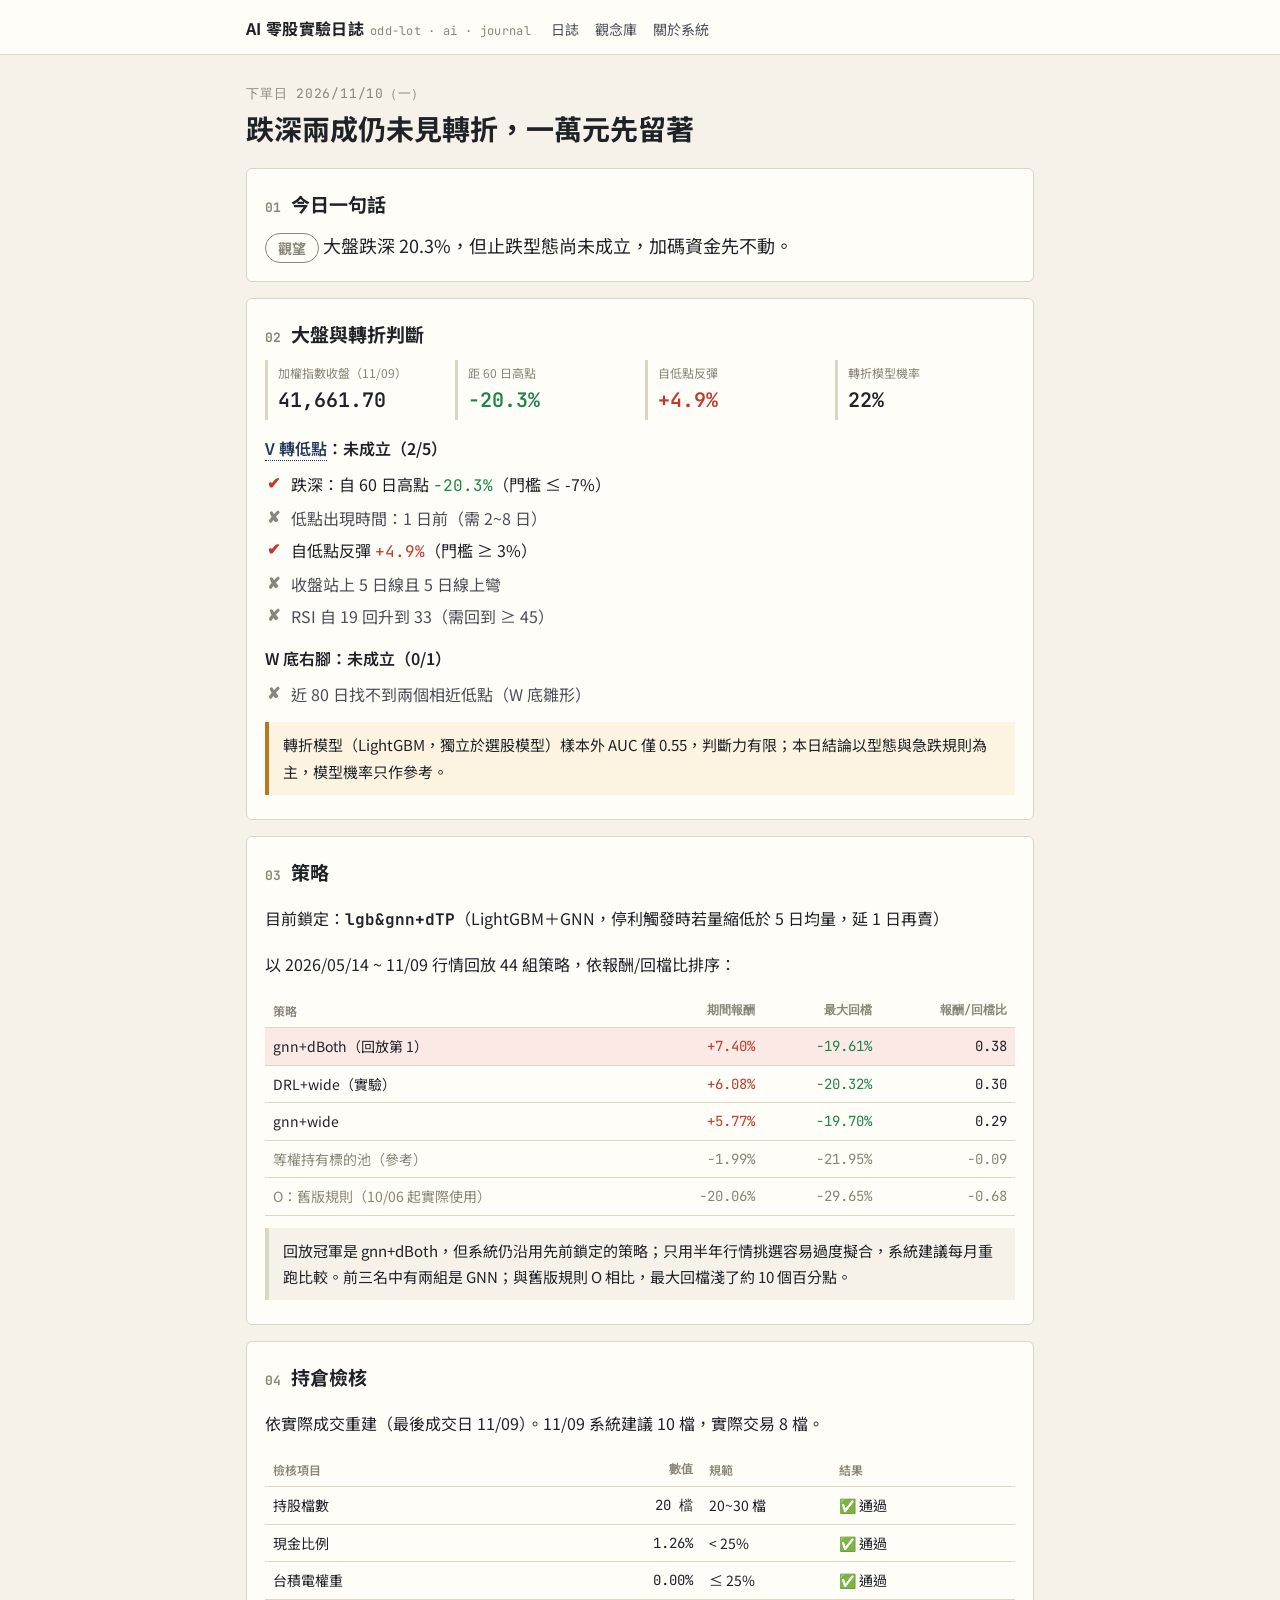
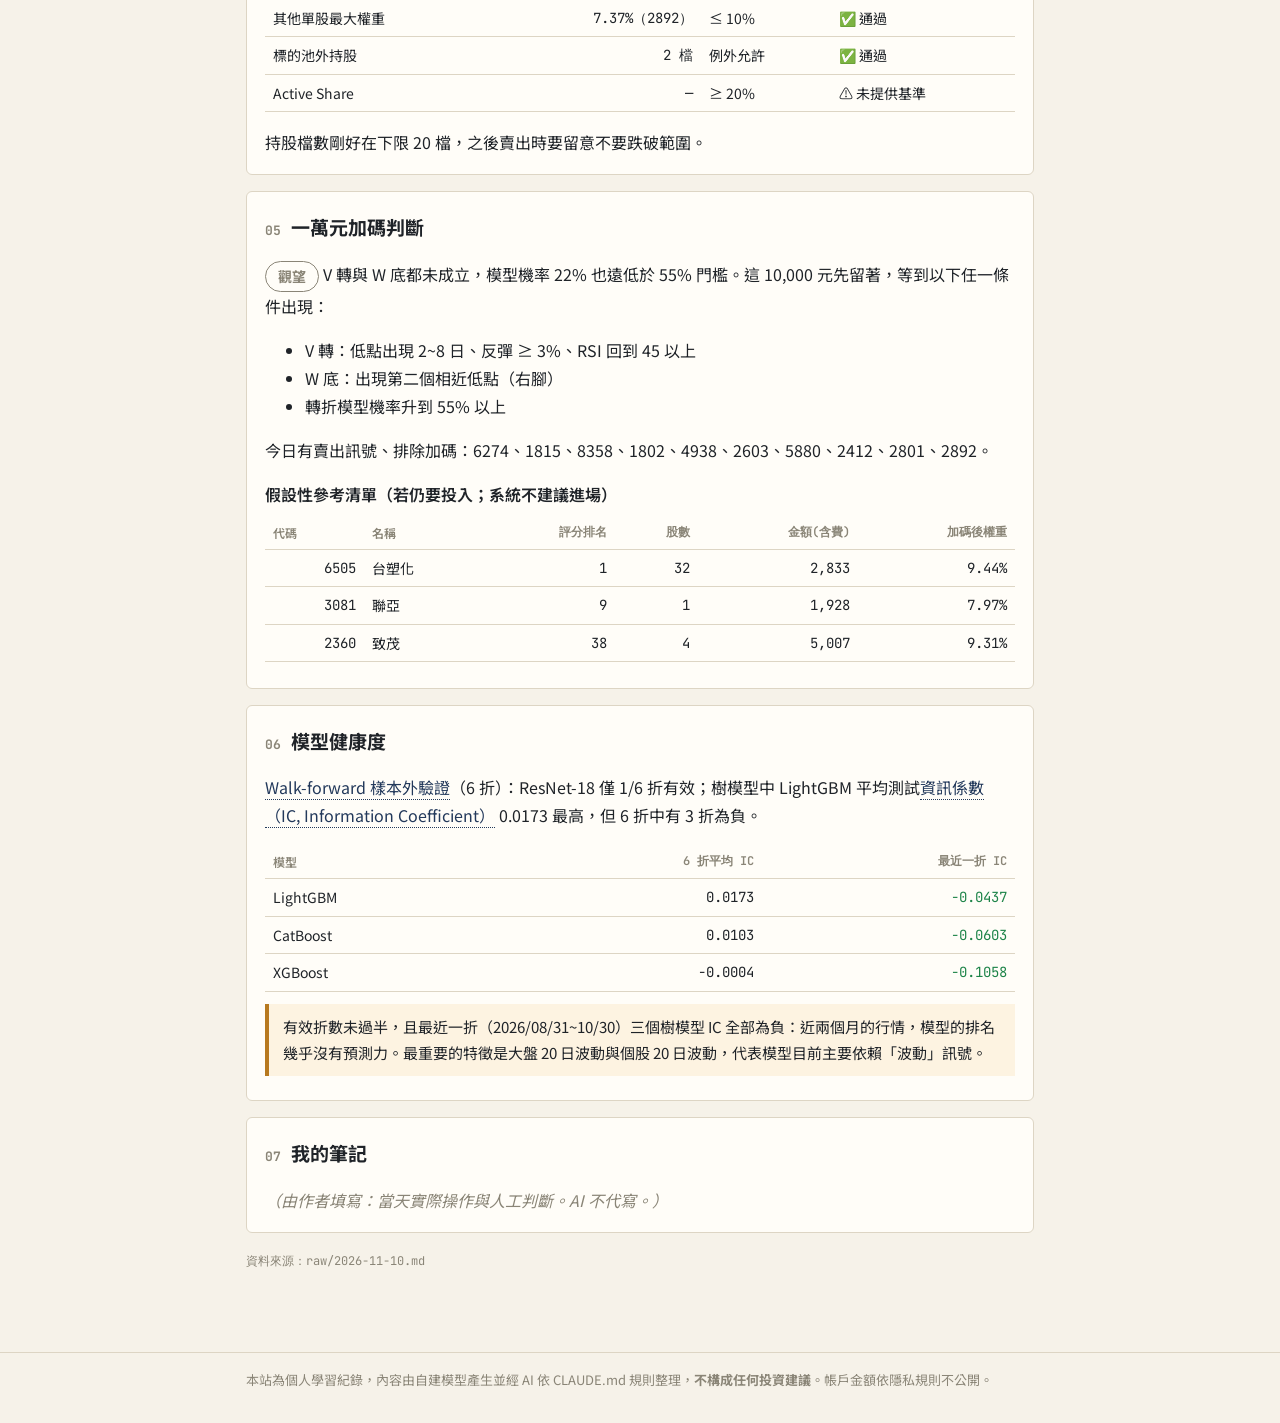
==== days/2026-11-10.html @ 1cb00c17 "初始版：CLAUDE.md 規則、模板、11/10 日誌與三篇觀念頁" ====
<!doctype html>
<html lang="zh-Hant-TW">
<head>
  <meta charset="utf-8">
  <meta name="viewport" content="width=device-width, initial-scale=1">
  <title>2026-11-10 · AI 零股實驗日誌</title>
  <link rel="preconnect" href="https://fonts.googleapis.com">
  <link href="https://fonts.googleapis.com/css2?family=JetBrains+Mono:wght@400;600&family=Noto+Sans+TC:wght@400;600;700&display=swap" rel="stylesheet">
  <link rel="stylesheet" href="../assets/style.css">
</head>
<body data-root=".." data-page="day" data-date="2026-11-10">
<main>
  <p class="page-kicker" data-fill="date">下單日</p>
  <h1>跌深兩成仍未見轉折，一萬元先留著</h1>

  <section id="summary">
    <h2><span class="sec-no">01</span>今日一句話</h2>
    <p class="summary-line"><span class="verdict verdict--hold">觀望</span> 大盤跌深 20.3%，但止跌型態尚未成立，加碼資金先不動。</p>
  </section>

  <section id="market">
    <h2><span class="sec-no">02</span>大盤與轉折判斷</h2>
    <div class="kpi-grid">
      <div class="kpi"><span class="kpi__label">加權指數收盤（11/09）</span><span class="kpi__value num">41,661.70</span></div>
      <div class="kpi"><span class="kpi__label">距 60 日高點</span><span class="kpi__value num down">-20.3%</span></div>
      <div class="kpi"><span class="kpi__label">自低點反彈</span><span class="kpi__value num up">+4.9%</span></div>
      <div class="kpi"><span class="kpi__label">轉折模型機率</span><span class="kpi__value num">22%</span></div>
    </div>
    <p class="check-title"><a class="term" href="../concepts/v-reversal-w-bottom.html">V 轉低點</a>：未成立（2/5）</p>
    <ul class="checklist">
      <li class="ok">跌深：自 60 日高點 <span class="num down">-20.3%</span>（門檻 ≤ -7%）</li>
      <li class="no">低點出現時間：1 日前（需 2~8 日）</li>
      <li class="ok">自低點反彈 <span class="num up">+4.9%</span>（門檻 ≥ 3%）</li>
      <li class="no">收盤站上 5 日線且 5 日線上彎</li>
      <li class="no">RSI 自 19 回升到 33（需回到 ≥ 45）</li>
    </ul>
    <p class="check-title">W 底右腳：未成立（0/1）</p>
    <ul class="checklist">
      <li class="no">近 80 日找不到兩個相近低點（W 底雛形）</li>
    </ul>
    <div class="callout callout--warn">轉折模型（LightGBM，獨立於選股模型）樣本外 AUC 僅 0.55，判斷力有限；本日結論以型態與急跌規則為主，模型機率只作參考。</div>
  </section>

  <section id="strategy">
    <h2><span class="sec-no">03</span>策略</h2>
    <p>目前鎖定：<strong class="num">lgb&amp;gnn+dTP</strong>（LightGBM＋GNN，停利觸發時若量縮低於 5 日均量，延 1 日再賣）</p>
    <p>以 2026/05/14 ~ 11/09 行情回放 44 組策略，依報酬/回檔比排序：</p>
    <div class="table-wrap"><table class="data-table">
      <thead><tr><th>策略</th><th class="num">期間報酬</th><th class="num">最大回檔</th><th class="num">報酬/回檔比</th></tr></thead>
      <tbody>
        <tr class="is-chosen"><td>gnn+dBoth（回放第 1）</td><td class="num up">+7.40%</td><td class="num down">-19.61%</td><td class="num">0.38</td></tr>
        <tr><td>DRL+wide（實驗）</td><td class="num up">+6.08%</td><td class="num down">-20.32%</td><td class="num">0.30</td></tr>
        <tr><td>gnn+wide</td><td class="num up">+5.77%</td><td class="num down">-19.70%</td><td class="num">0.29</td></tr>
        <tr class="is-ref"><td>等權持有標的池（參考）</td><td class="num">-1.99%</td><td class="num">-21.95%</td><td class="num">-0.09</td></tr>
        <tr class="is-ref"><td>O：舊版規則（10/06 起實際使用）</td><td class="num">-20.06%</td><td class="num">-29.65%</td><td class="num">-0.68</td></tr>
      </tbody>
    </table></div>
    <div class="callout">回放冠軍是 gnn+dBoth，但系統仍沿用先前鎖定的策略；只用半年行情挑選容易過度擬合，系統建議每月重跑比較。前三名中有兩組是 GNN；與舊版規則 O 相比，最大回檔淺了約 10 個百分點。</div>
  </section>

  <section id="portfolio">
    <h2><span class="sec-no">04</span>持倉檢核</h2>
    <p>依實際成交重建（最後成交日 11/09）。11/09 系統建議 10 檔，實際交易 8 檔。</p>
    <div class="table-wrap"><table class="data-table">
      <thead><tr><th>檢核項目</th><th class="num">數值</th><th>規範</th><th>結果</th></tr></thead>
      <tbody>
        <tr><td>持股檔數</td><td class="num">20 檔</td><td>20~30 檔</td><td>✅ 通過</td></tr>
        <tr><td>現金比例</td><td class="num">1.26%</td><td>&lt; 25%</td><td>✅ 通過</td></tr>
        <tr><td>台積電權重</td><td class="num">0.00%</td><td>≤ 25%</td><td>✅ 通過</td></tr>
        <tr><td>其他單股最大權重</td><td class="num">7.37%（2892）</td><td>≤ 10%</td><td>✅ 通過</td></tr>
        <tr><td>標的池外持股</td><td class="num">2 檔</td><td>例外允許</td><td>✅ 通過</td></tr>
        <tr><td>Active Share</td><td class="num">—</td><td>≥ 20%</td><td>⚠️ 未提供基準</td></tr>
      </tbody>
    </table></div>
    <p>持股檔數剛好在下限 20 檔，之後賣出時要留意不要跌破範圍。</p>
  </section>

  <section id="addon">
    <h2><span class="sec-no">05</span>一萬元加碼判斷</h2>
    <p><span class="verdict verdict--hold">觀望</span> V 轉與 W 底都未成立，模型機率 22% 也遠低於 55% 門檻。這 10,000 元先留著，等到以下任一條件出現：</p>
    <ul>
      <li>V 轉：低點出現 2~8 日、反彈 ≥ 3%、RSI 回到 45 以上</li>
      <li>W 底：出現第二個相近低點（右腳）</li>
      <li>轉折模型機率升到 55% 以上</li>
    </ul>
    <p>今日有賣出訊號、排除加碼：6274、1815、8358、1802、4938、2603、5880、2412、2801、2892。</p>
    <p class="check-title">假設性參考清單（若仍要投入；系統不建議進場）</p>
    <div class="table-wrap"><table class="data-table">
      <thead><tr><th>代碼</th><th>名稱</th><th class="num">評分排名</th><th class="num">股數</th><th class="num">金額(含費)</th><th class="num">加碼後權重</th></tr></thead>
      <tbody>
        <tr><td class="num">6505</td><td>台塑化</td><td class="num">1</td><td class="num">32</td><td class="num">2,833</td><td class="num">9.44%</td></tr>
        <tr><td class="num">3081</td><td>聯亞</td><td class="num">9</td><td class="num">1</td><td class="num">1,928</td><td class="num">7.97%</td></tr>
        <tr><td class="num">2360</td><td>致茂</td><td class="num">38</td><td class="num">4</td><td class="num">5,007</td><td class="num">9.31%</td></tr>
      </tbody>
    </table></div>
  </section>

  <section id="model">
    <h2><span class="sec-no">06</span>模型健康度</h2>
    <p><a class="term" href="../concepts/walk-forward.html">Walk-forward 樣本外驗證</a>（6 折）：ResNet-18 僅 1/6 折有效；樹模型中 LightGBM 平均測試<a class="term" href="../concepts/information-coefficient.html">資訊係數（IC, Information Coefficient）</a> 0.0173 最高，但 6 折中有 3 折為負。</p>
    <div class="table-wrap"><table class="data-table">
      <thead><tr><th>模型</th><th class="num">6 折平均 IC</th><th class="num">最近一折 IC</th></tr></thead>
      <tbody>
        <tr><td>LightGBM</td><td class="num">0.0173</td><td class="num down">-0.0437</td></tr>
        <tr><td>CatBoost</td><td class="num">0.0103</td><td class="num down">-0.0603</td></tr>
        <tr><td>XGBoost</td><td class="num">-0.0004</td><td class="num down">-0.1058</td></tr>
      </tbody>
    </table></div>
    <div class="callout callout--warn">有效折數未過半，且最近一折（2026/08/31~10/30）三個樹模型 IC 全部為負：近兩個月的行情，模型的排名幾乎沒有預測力。最重要的特徵是大盤 20 日波動與個股 20 日波動，代表模型目前主要依賴「波動」訊號。</div>
  </section>

  <section id="notes">
    <h2><span class="sec-no">07</span>我的筆記</h2>
    <p class="placeholder">（由作者填寫：當天實際操作與人工判斷。AI 不代寫。）</p>
  </section>

  <p class="source">資料來源：raw/2026-11-10.md</p>
</main>
<script src="../data/catalog.js"></script>
<script src="../assets/site.js"></script>
</body>
</html>
---- assets/style.css ----
/* AI 零股實驗日誌 — 全站唯一樣式表（新增 class 前請先在 CLAUDE.md 第 6 節登記） */
:root {
  --paper: #f6f2e9;
  --card: #fffdf8;
  --ink: #1f2328;
  --ink-soft: #4a4f57;
  --muted: #8a8577;
  --line: #ddd5c4;
  --accent: #23395b;
  --up: #c0392b;      /* 台股慣例：紅漲 */
  --down: #1e8449;    /* 綠跌 */
  --warn: #b7791f;
  --up-bg: #fbe9e6;
  --down-bg: #e5f3ea;
  --warn-bg: #fdf3e1;
  --sans: "Noto Sans TC", system-ui, sans-serif;
  --mono: "JetBrains Mono", ui-monospace, monospace;
}
@media (prefers-color-scheme: dark) {
  :root {
    --paper: #16181c; --card: #1e2126; --ink: #e9e6df; --ink-soft: #b8b4aa;
    --muted: #8d887c; --line: #33373e; --accent: #8fb1e3;
    --up: #ff6b5c; --down: #4cc47e; --warn: #e3a54a;
    --up-bg: #3a2220; --down-bg: #1c3226; --warn-bg: #3a2f1c;
  }
}
* { box-sizing: border-box; }
html { -webkit-text-size-adjust: 100%; }
body {
  margin: 0; background: var(--paper); color: var(--ink);
  font-family: var(--sans); line-height: 1.75; font-size: 16px;
}
a { color: var(--accent); }
.num { font-family: var(--mono); font-variant-numeric: tabular-nums; }
.up { color: var(--up); }
.down { color: var(--down); }

/* 頁首 / 頁尾（由 site.js 注入） */
.site-header { border-bottom: 1px solid var(--line); background: var(--card); }
.site-header__inner, .site-footer__inner, main {
  max-width: 820px; margin: 0 auto; padding: 0 16px;
}
.site-header__inner { display: flex; flex-wrap: wrap; align-items: baseline; gap: 4px 20px; padding-top: 14px; padding-bottom: 12px; }
.brand { font-weight: 700; color: var(--ink); text-decoration: none; letter-spacing: .02em; }
.brand small { font-family: var(--mono); color: var(--muted); font-weight: 400; margin-left: 6px; font-size: 12px; }
.site-nav { display: flex; gap: 16px; font-size: 14px; }
.site-nav a { color: var(--ink-soft); text-decoration: none; }
.site-nav a[aria-current="page"] { color: var(--ink); border-bottom: 2px solid var(--up); }
.site-footer { margin-top: 56px; border-top: 1px solid var(--line); color: var(--muted); font-size: 13px; }
.site-footer__inner { padding-top: 16px; padding-bottom: 32px; }

/* 主內容 */
main { padding-top: 28px; }
.page-kicker { font-family: var(--mono); font-size: 13px; color: var(--muted); letter-spacing: .06em; margin: 0; }
h1 { font-size: 28px; line-height: 1.35; margin: 4px 0 20px; }
h2 { font-size: 19px; margin: 0 0 10px; display: flex; align-items: baseline; gap: 10px; }
h2 .sec-no { font-family: var(--mono); font-size: 13px; color: var(--muted); }
section { background: var(--card); border: 1px solid var(--line); border-radius: 6px; padding: 18px 18px 14px; margin: 0 0 16px; }
section > p:last-child, section > ul:last-child { margin-bottom: 4px; }

/* 結論徽章 */
.verdict { display: inline-block; font-weight: 700; font-size: 14px; padding: 2px 12px; border-radius: 999px; border: 1.5px solid currentColor; vertical-align: middle; }
.verdict--hold { color: var(--muted); }
.verdict--add { color: var(--up); background: var(--up-bg); }
.verdict--trim { color: var(--down); background: var(--down-bg); }
.summary-line { font-size: 18px; margin: 4px 0; }

/* KPI */
.kpi-grid { display: grid; grid-template-columns: repeat(auto-fit, minmax(150px, 1fr)); gap: 10px; margin: 10px 0 14px; }
.kpi { border-left: 3px solid var(--line); padding: 2px 10px; }
.kpi__label { display: block; font-size: 12px; color: var(--muted); }
.kpi__value { font-size: 20px; font-weight: 600; }

/* 條件清單 */
.checklist { list-style: none; padding: 0; margin: 6px 0 12px; }
.checklist li { padding: 2px 0 2px 26px; position: relative; }
.checklist li::before { position: absolute; left: 2px; font-family: var(--mono); font-weight: 700; }
.checklist li.ok::before { content: "✔"; color: var(--up); }
.checklist li.no::before { content: "✘"; color: var(--muted); }
.checklist li.no { color: var(--ink-soft); }
.check-title { font-weight: 600; margin: 10px 0 0; }

/* 表格 */
.table-wrap { overflow-x: auto; margin: 8px 0 12px; }
.data-table { border-collapse: collapse; width: 100%; font-size: 14px; }
.data-table th, .data-table td { padding: 6px 8px; border-bottom: 1px solid var(--line); text-align: left; white-space: nowrap; }
.data-table th { font-size: 12px; color: var(--muted); font-weight: 600; }
.data-table td.num, .data-table th.num { text-align: right; }
.data-table tr.is-chosen td { background: var(--up-bg); }
.data-table tr.is-ref td { color: var(--muted); }

/* 警示、規則、來源 */
.callout { border-left: 4px solid var(--line); background: var(--paper); padding: 10px 14px; margin: 10px 0; font-size: 15px; }
.callout--warn { border-color: var(--warn); background: var(--warn-bg); }
.rule { border: 1.5px dashed var(--accent); border-radius: 6px; padding: 10px 14px; margin: 10px 0; font-size: 15px; }
.rule strong { font-family: var(--mono); }
a.term { text-decoration: none; border-bottom: 1px dotted var(--accent); }
.source { font-family: var(--mono); font-size: 12px; color: var(--muted); margin: 18px 0 0; }
.placeholder { color: var(--muted); font-style: italic; }

/* 上一篇 / 下一篇 */
.pager { display: flex; justify-content: space-between; gap: 12px; margin: 24px 0 0; font-size: 14px; }
.pager a { text-decoration: none; }

/* 首頁列表 */
.hero { margin: 0 0 24px; }
.hero p { color: var(--ink-soft); margin: 0; }
.entry-list { list-style: none; padding: 0; margin: 0; }
.entry-list li { display: grid; grid-template-columns: 110px 1fr auto; gap: 4px 14px; align-items: baseline; padding: 10px 0; border-bottom: 1px solid var(--line); }
.entry-list .date { font-family: var(--mono); font-size: 14px; color: var(--muted); }
.entry-list a { font-weight: 600; text-decoration: none; }
.entry-list .desc { grid-column: 2 / 4; font-size: 14px; color: var(--ink-soft); }
.tag-list { display: flex; flex-wrap: wrap; gap: 8px; list-style: none; padding: 0; margin: 6px 0 0; }
.tag-list li { font-size: 13px; padding: 2px 10px; border: 1px dashed var(--line); border-radius: 999px; color: var(--muted); }

@media (max-width: 520px) {
  h1 { font-size: 23px; }
  .entry-list li { grid-template-columns: 1fr auto; }
  .entry-list .date { grid-column: 1 / 3; }
  .entry-list .desc { grid-column: 1 / 3; }
}
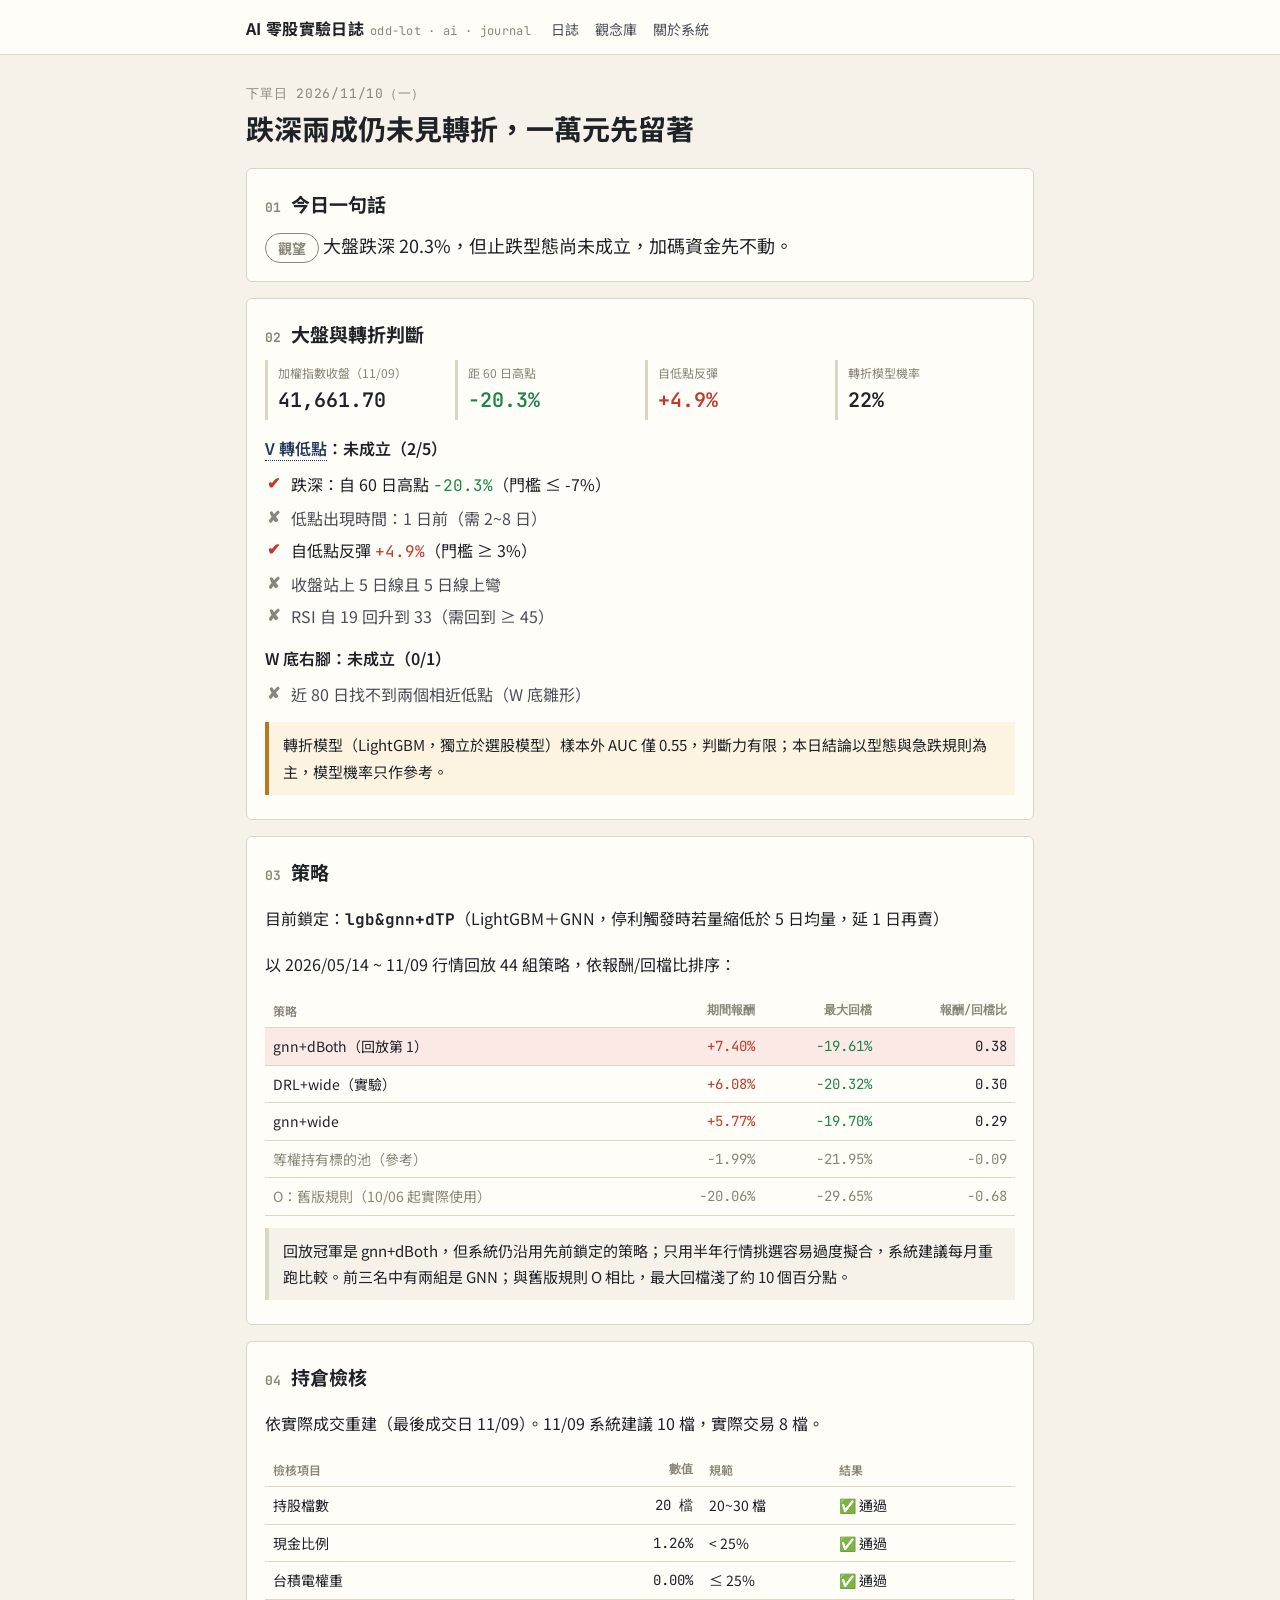
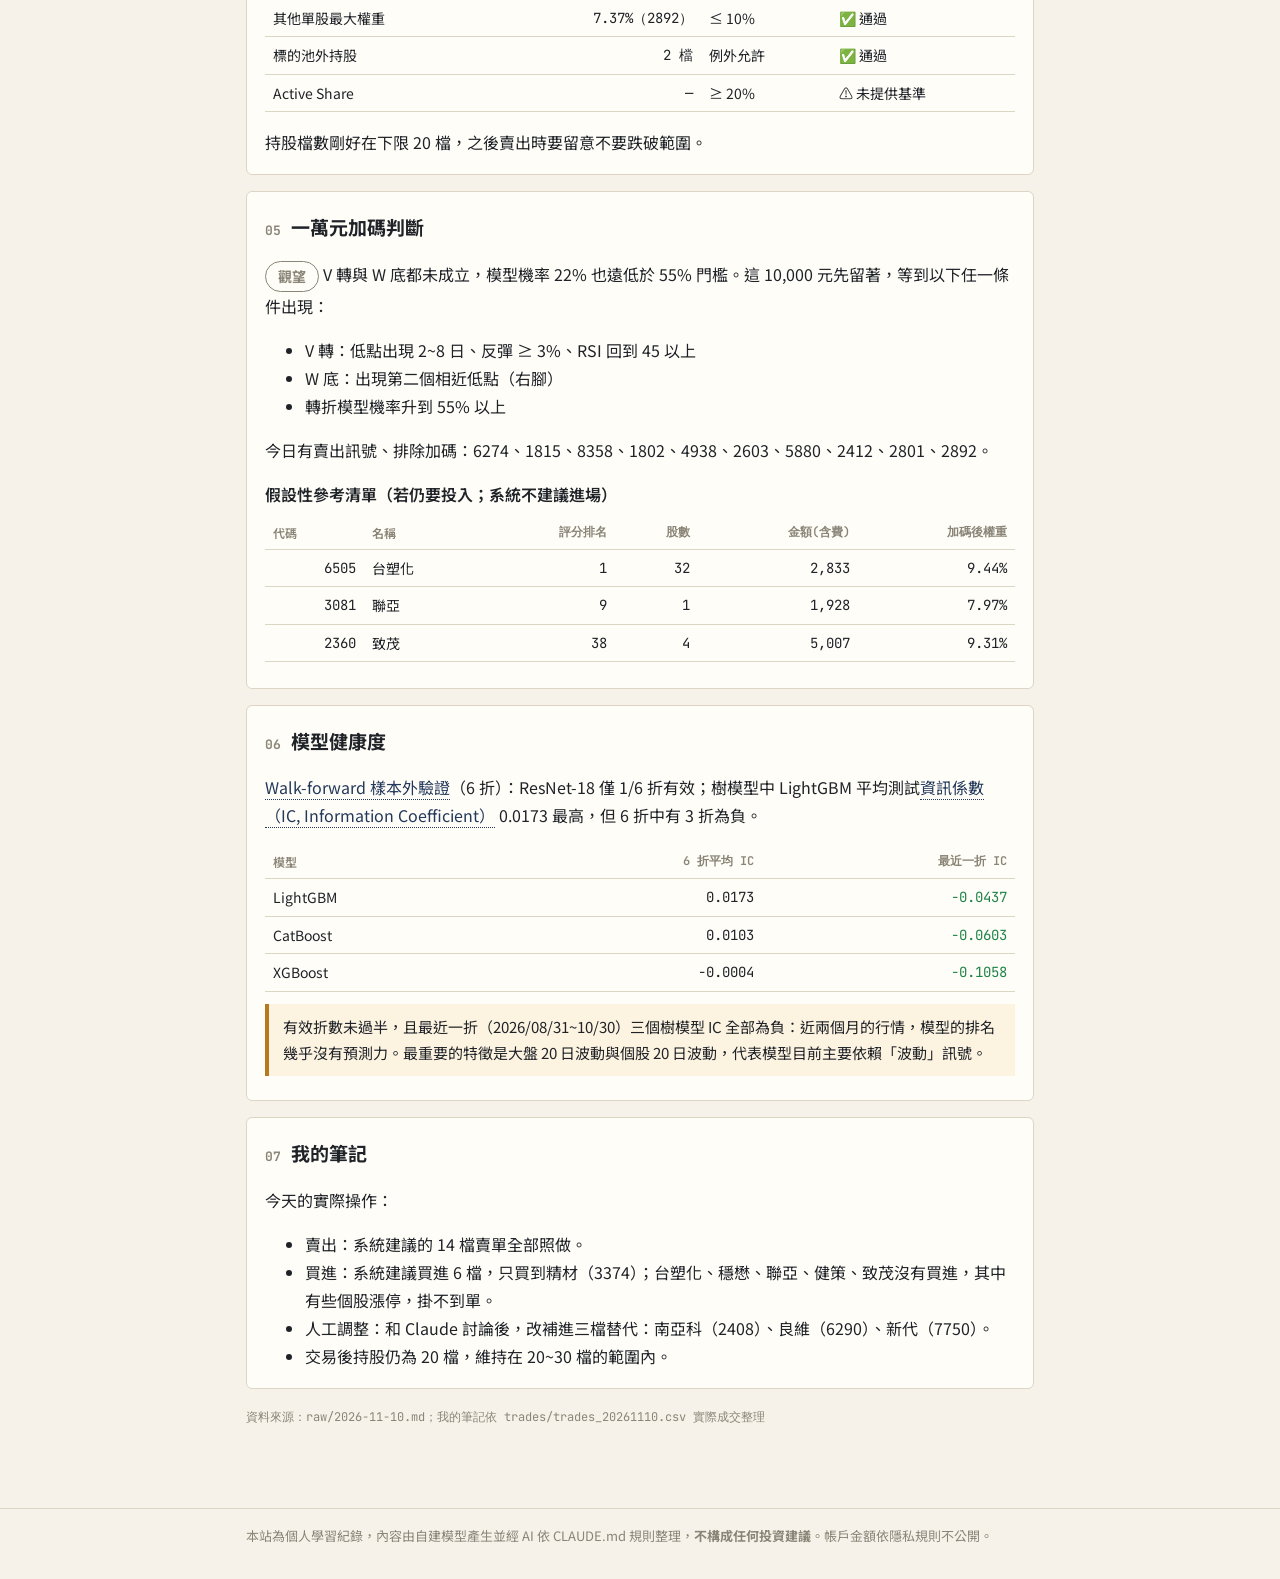
==== commit f8ed2e48: "11/10 日誌：補上「我的筆記」實際操作" ====
--- a/days/2026-11-10.html
+++ b/days/2026-11-10.html
@@ -111,10 +111,16 @@
 
   <section id="notes">
     <h2><span class="sec-no">07</span>我的筆記</h2>
-    <p class="placeholder">（由作者填寫：當天實際操作與人工判斷。AI 不代寫。）</p>
+    <p>今天的實際操作：</p>
+    <ul>
+      <li>賣出：系統建議的 14 檔賣單全部照做。</li>
+      <li>買進：系統建議買進 6 檔，只買到精材（3374）；台塑化、穩懋、聯亞、健策、致茂沒有買進，其中有些個股漲停，掛不到單。</li>
+      <li>人工調整：和 Claude 討論後，改補進三檔替代：南亞科（2408）、良維（6290）、新代（7750）。</li>
+      <li>交易後持股仍為 20 檔，維持在 20~30 檔的範圍內。</li>
+    </ul>
   </section>
 
-  <p class="source">資料來源：raw/2026-11-10.md</p>
+  <p class="source">資料來源：raw/2026-11-10.md；我的筆記依 trades/trades_20261110.csv 實際成交整理</p>
 </main>
 <script src="../data/catalog.js"></script>
 <script src="../assets/site.js"></script>
